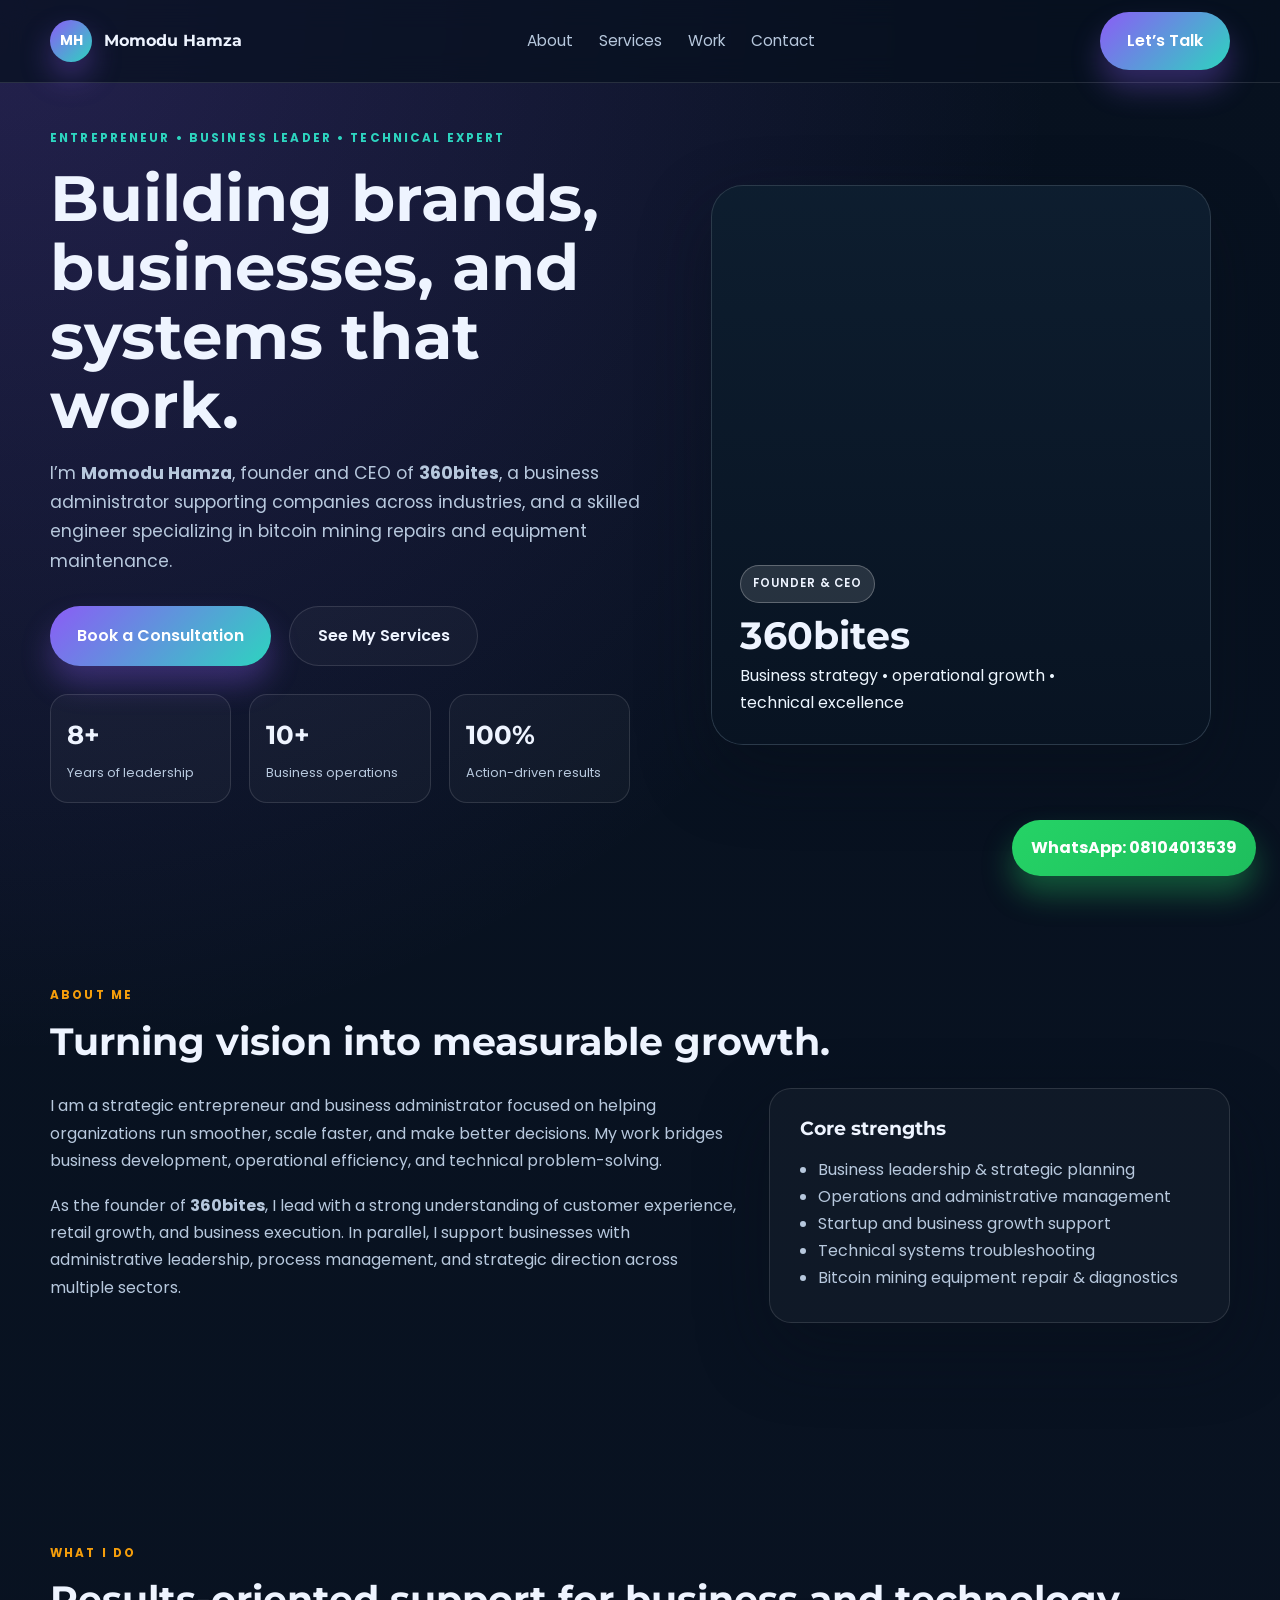
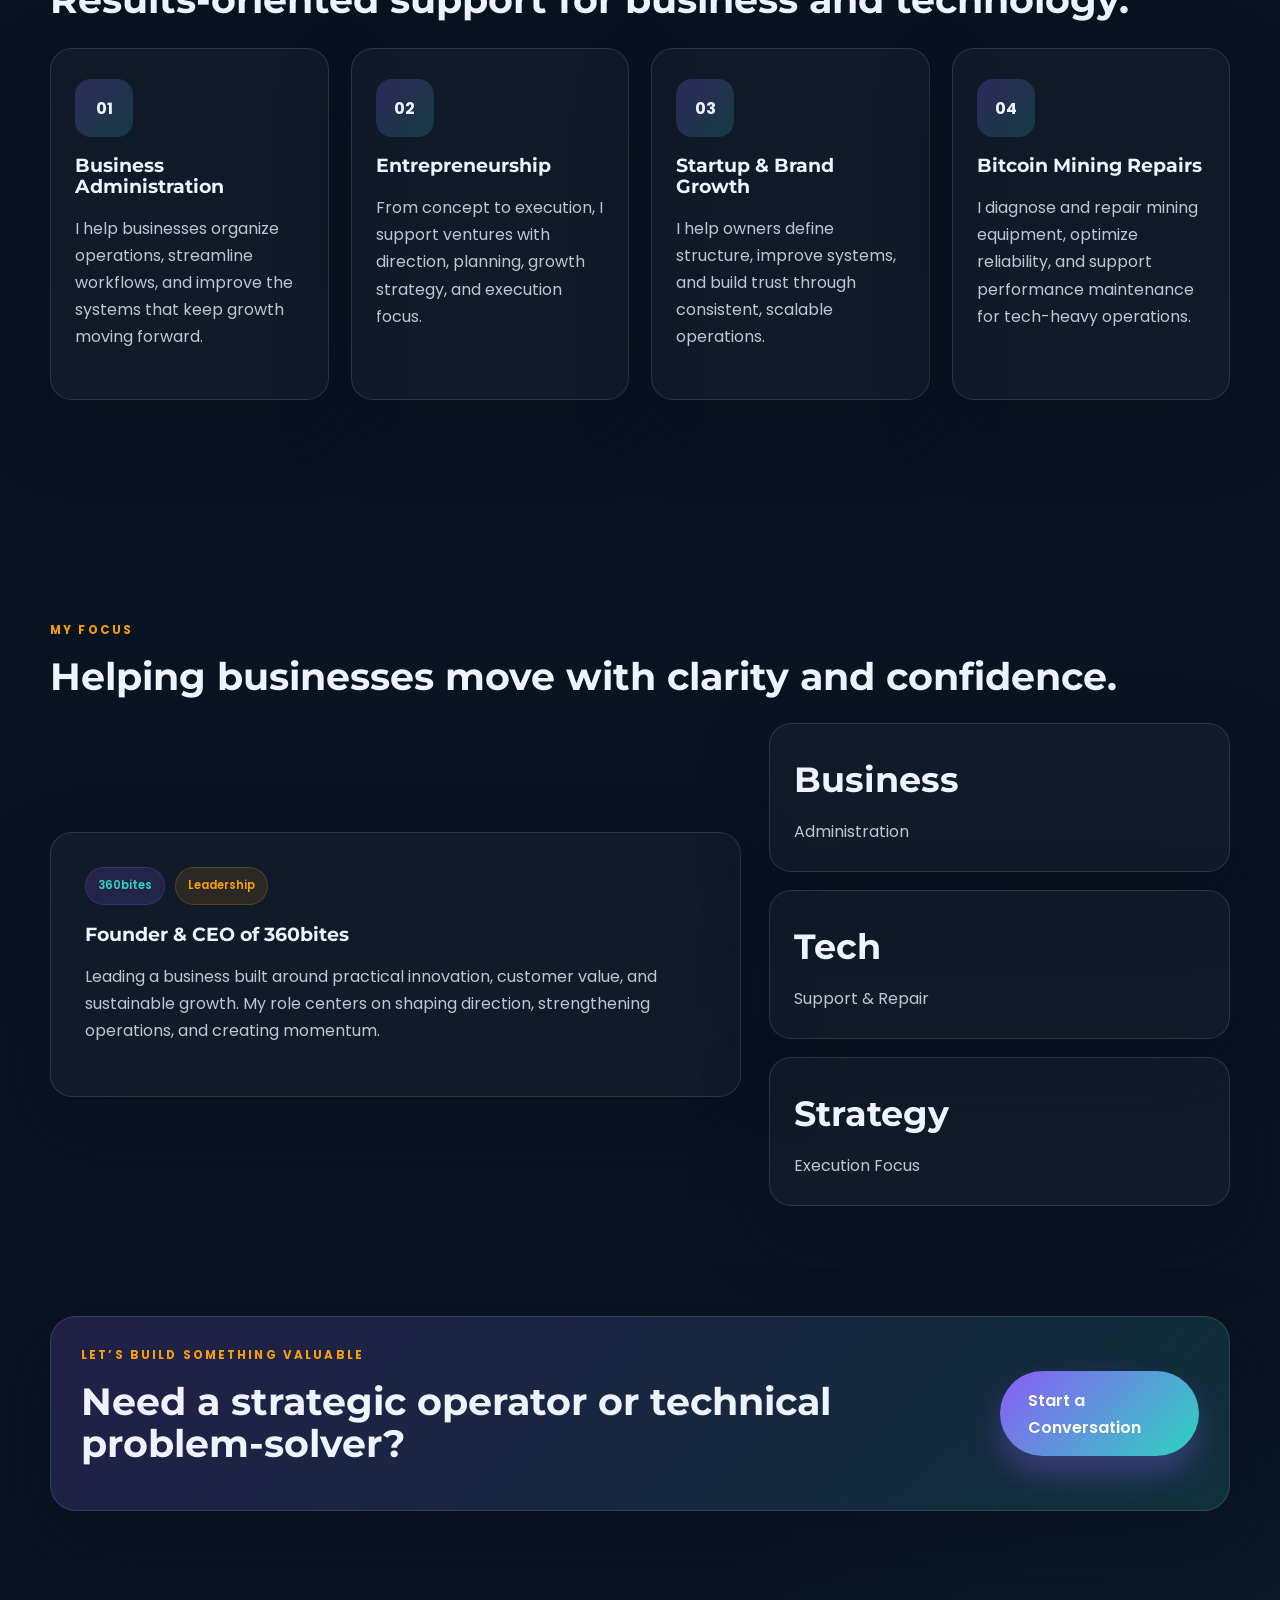
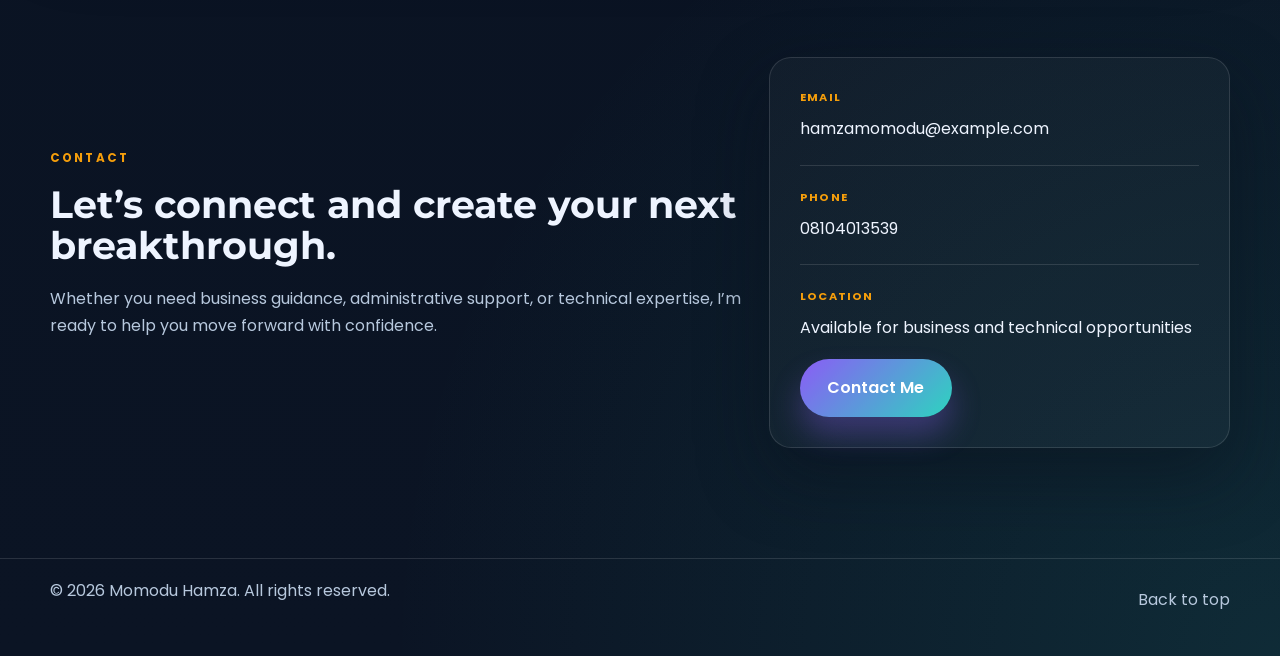
==== index.html @ 8b1a5530 "feat: Add portfolio website for Momodu Hamza with multiple sections including home, services, work, " ====
<!DOCTYPE html>
<html lang="en">
  <head>
    <meta charset="UTF-8" />
    <meta name="viewport" content="width=device-width, initial-scale=1.0" />
    <title>Momodu Hamza | Entrepreneur & Technical Specialist</title>
    <meta
      name="description"
      content="Portfolio of Momodu Hamza, founder and CEO of 360bites, business administrator, entrepreneur, and bitcoin mining repairs technician."
    />
    <link rel="preconnect" href="https://fonts.googleapis.com" />
    <link rel="preconnect" href="https://fonts.gstatic.com" crossorigin />
    <link
      href="https://fonts.googleapis.com/css2?family=Montserrat:wght@400;500;600;700;800;900&family=Poppins:wght@300;400;500;600;700&display=swap"
      rel="stylesheet"
    />
    <link rel="stylesheet" href="styles.css" />
  </head>
  <body>
    <header class="site-header">
      <div class="container nav-wrap">
        <a href="index.html" class="brand" aria-label="Momodu Hamza home">
          <span class="brand-mark">MH</span>
          <span class="brand-text">Momodu Hamza</span>
        </a>

        <nav class="main-nav" aria-label="Main navigation">
          <a href="about.html">About</a>
          <a href="services.html">Services</a>
          <a href="work.html">Work</a>
          <a href="contact.html">Contact</a>
        </nav>

        <a href="contact.html" class="btn btn-primary nav-cta">Let’s Talk</a>
        <button class="menu-toggle" aria-label="Open menu">
          <span></span>
          <span></span>
          <span></span>
        </button>
      </div>
    </header>

    <main>
      <section class="hero hero-home">
        <div class="container hero-grid">
          <div class="hero-copy reveal">
            <p class="eyebrow">Entrepreneur • Business Leader • Technical Expert</p>
            <h1>Building brands, businesses, and systems that work.</h1>
            <p class="lead">
              I’m <strong>Momodu Hamza</strong>, founder and CEO of <strong>360bites</strong>, a
              business administrator supporting companies across industries, and a skilled engineer
              specializing in bitcoin mining repairs and equipment maintenance.
            </p>
            <div class="hero-actions">
              <a href="contact.html" class="btn btn-primary">Book a Consultation</a>
              <a href="services.html" class="btn btn-secondary">See My Services</a>
            </div>
            <ul class="mini-stats" aria-label="key metrics">
              <li><strong>8+</strong><span>Years of leadership</span></li>
              <li><strong>10+</strong><span>Business operations</span></li>
              <li><strong>100%</strong><span>Action-driven results</span></li>
            </ul>
          </div>

          <div class="hero-visual reveal">
            <div class="hero-slider" aria-label="Featured portfolio images">
              <div class="hero-slide active" style="background-image: url('https://images.unsplash.com/photo-1552664730-d307ca884978?auto=format&fit=crop&w=900&q=80');"></div>
              <div class="hero-slide" style="background-image: url('https://images.unsplash.com/photo-1517048676732-d65bc937f952?auto=format&fit=crop&w=900&q=80');"></div>
              <div class="hero-slide" style="background-image: url('https://images.unsplash.com/photo-1581092918056-0c4c3acd3789?auto=format&fit=crop&w=900&q=80');"></div>
              <div class="hero-overlay"></div>
              <div class="hero-slider-content">
                <span class="slider-badge">Founder & CEO</span>
                <h3>360bites</h3>
                <p>Business strategy • operational growth • technical excellence</p>
              </div>
            </div>
          </div>
        </div>
      </section>

      <section id="about" class="about section-spacing">
        <div class="container">
          <div class="section-heading reveal">
            <p class="eyebrow eyebrow-alt">About me</p>
            <h2>Turning vision into measurable growth.</h2>
          </div>

          <div class="about-grid">
            <div class="about-copy reveal">
              <p>
                I am a strategic entrepreneur and business administrator focused on helping
                organizations run smoother, scale faster, and make better decisions. My work bridges
                business development, operational efficiency, and technical problem-solving.
              </p>
              <p>
                As the founder of <strong>360bites</strong>, I lead with a strong understanding of
                customer experience, retail growth, and business execution. In parallel, I support
                businesses with administrative leadership, process management, and strategic direction
                across multiple sectors.
              </p>
            </div>

            <div class="about-panel reveal">
              <div class="panel-card">
                <h3>Core strengths</h3>
                <ul>
                  <li>Business leadership & strategic planning</li>
                  <li>Operations and administrative management</li>
                  <li>Startup and business growth support</li>
                  <li>Technical systems troubleshooting</li>
                  <li>Bitcoin mining equipment repair & diagnostics</li>
                </ul>
              </div>
            </div>
          </div>
        </div>
      </section>

      <section id="services" class="services section-spacing">
        <div class="container">
          <div class="section-heading reveal">
            <p class="eyebrow eyebrow-alt">What I do</p>
            <h2>Results-oriented support for business and technology.</h2>
          </div>

          <div class="card-grid">
            <article class="service-card reveal">
              <div class="icon">01</div>
              <h3>Business Administration</h3>
              <p>
                I help businesses organize operations, streamline workflows, and improve the systems
                that keep growth moving forward.
              </p>
            </article>

            <article class="service-card reveal">
              <div class="icon">02</div>
              <h3>Entrepreneurship</h3>
              <p>
                From concept to execution, I support ventures with direction, planning, growth
                strategy, and execution focus.
              </p>
            </article>

            <article class="service-card reveal">
              <div class="icon">03</div>
              <h3>Startup & Brand Growth</h3>
              <p>
                I help owners define structure, improve systems, and build trust through consistent,
                scalable operations.
              </p>
            </article>

            <article class="service-card reveal">
              <div class="icon">04</div>
              <h3>Bitcoin Mining Repairs</h3>
              <p>
                I diagnose and repair mining equipment, optimize reliability, and support performance
                maintenance for tech-heavy operations.
              </p>
            </article>
          </div>
        </div>
      </section>

      <section id="work" class="work section-spacing">
        <div class="container">
          <div class="section-heading reveal">
            <p class="eyebrow eyebrow-alt">My focus</p>
            <h2>Helping businesses move with clarity and confidence.</h2>
          </div>

          <div class="work-grid">
            <div class="work-feature reveal">
              <div class="feature-header">
                <span class="tag">360bites</span>
                <span class="tag tag-alt">Leadership</span>
              </div>
              <h3>Founder & CEO of 360bites</h3>
              <p>
                Leading a business built around practical innovation, customer value, and sustainable
                growth. My role centers on shaping direction, strengthening operations, and creating
                momentum.
              </p>
            </div>

            <div class="metrics reveal">
              <div class="metric-box">
                <strong>Business</strong>
                <span>Administration</span>
              </div>
              <div class="metric-box">
                <strong>Tech</strong>
                <span>Support & Repair</span>
              </div>
              <div class="metric-box">
                <strong>Strategy</strong>
                <span>Execution Focus</span>
              </div>
            </div>
          </div>
        </div>
      </section>

      <section class="cta-strip reveal">
        <div class="container cta-inner">
          <div>
            <p class="eyebrow eyebrow-alt">Let’s build something valuable</p>
            <h2>Need a strategic operator or technical problem-solver?</h2>
          </div>
          <a href="contact.html" class="btn btn-primary">Start a Conversation</a>
        </div>
      </section>

      <section id="contact" class="contact section-spacing">
        <div class="container contact-grid">
          <div class="contact-copy reveal">
            <p class="eyebrow eyebrow-alt">Contact</p>
            <h2>Let’s connect and create your next breakthrough.</h2>
            <p>
              Whether you need business guidance, administrative support, or technical expertise, I’m
              ready to help you move forward with confidence.
            </p>
          </div>

          <div class="contact-card reveal">
            <div class="contact-item">
              <span>Email</span>
              <a href="mailto:hamzamomodu@example.com">hamzamomodu@example.com</a>
            </div>
            <div class="contact-item">
              <span>Phone</span>
              <a href="tel:+2348104013539">08104013539</a>
            </div>
            <div class="contact-item">
              <span>Location</span>
              <p>Available for business and technical opportunities</p>
            </div>
            <button class="btn btn-primary contact-trigger" data-open-modal>Contact Me</button>
          </div>
        </div>
      </section>
    </main>

    <footer class="site-footer">
      <div class="container footer-wrap">
        <p>© 2026 Momodu Hamza. All rights reserved.</p>
        <a href="index.html">Back to top</a>
      </div>
    </footer>

    <a
      href="https://wa.me/2348104013539?text=Hello%20Momodu%20Hamza%2C%20I%20would%20like%20to%20connect%20with%20you."
      class="whatsapp-float"
      aria-label="Chat on WhatsApp"
      target="_blank"
      rel="noopener noreferrer"
    >
      WhatsApp: 08104013539
    </a>

    <script src="script.js"></script>
  </body>
</html>
---- styles.css ----
:root {
  --bg: #07111f;
  --bg-soft: #0e1f31;
  --bg-panel: rgba(11, 20, 36, 0.78);
  --panel: rgba(18, 30, 51, 0.82);
  --primary: #8b5cf6;
  --primary-2: #2dd4bf;
  --accent: #f59e0b;
  --accent-soft: #fbbf24;
  --text: #eef4ff;
  --muted: #b7c8dd;
  --line: rgba(255, 255, 255, 0.12);
  --shadow: 0 28px 70px rgba(8, 15, 26, 0.45);
  --radius: 22px;
  --container: 1180px;
}

* {
  box-sizing: border-box;
}

html {
  scroll-behavior: smooth;
}

body {
  margin: 0;
  font-family: "Poppins", sans-serif;
  background:
    radial-gradient(circle at top left, rgba(139, 92, 246, 0.22), transparent 26%),
    radial-gradient(circle at bottom right, rgba(45, 212, 191, 0.12), transparent 22%),
    linear-gradient(180deg, var(--bg), #0b1424 100%);
  color: var(--text);
  line-height: 1.7;
}

img {
  max-width: 100%;
  display: block;
}

a {
  color: inherit;
  text-decoration: none;
}

button,
input,
textarea {
  font: inherit;
}

.container {
  width: min(var(--container), calc(100% - 32px));
  margin: 0 auto;
}

.section-spacing {
  padding: 110px 0;
}

.eyebrow {
  margin: 0 0 16px;
  text-transform: uppercase;
  letter-spacing: 0.18em;
  font-size: 0.74rem;
  font-weight: 700;
  color: var(--primary-2);
}

.eyebrow-alt {
  color: var(--accent);
}

h1, h2, h3 {
  margin: 0 0 18px;
  font-family: "Montserrat", sans-serif;
  line-height: 1.08;
}

h1 {
  font-size: clamp(2.8rem, 5vw, 5rem);
}

h2 {
  font-size: clamp(2.1rem, 3vw, 3rem);
}

p {
  margin: 0 0 18px;
  color: var(--muted);
}

.site-header {
  position: sticky;
  top: 0;
  z-index: 40;
  backdrop-filter: blur(14px);
  background: rgba(7, 17, 31, 0.74);
  border-bottom: 1px solid var(--line);
}

.nav-wrap {
  display: flex;
  align-items: center;
  justify-content: space-between;
  min-height: 82px;
  gap: 20px;
}

.brand {
  display: inline-flex;
  align-items: center;
  gap: 12px;
  font-weight: 700;
}

.brand-mark {
  width: 42px;
  height: 42px;
  border-radius: 50%;
  display: grid;
  place-items: center;
  background: linear-gradient(135deg, var(--primary), var(--primary-2));
  color: white;
  font-size: 0.85rem;
  box-shadow: 0 15px 30px rgba(139, 92, 246, 0.35);
}

.brand-text {
  font-family: "Montserrat", sans-serif;
  font-size: 1rem;
}

.main-nav {
  display: flex;
  align-items: center;
  gap: 26px;
}

.main-nav a {
  color: var(--muted);
  font-size: 0.96rem;
  transition: color 0.2s ease;
}

.main-nav a:hover {
  color: var(--text);
}

.btn {
  display: inline-flex;
  align-items: center;
  justify-content: center;
  border-radius: 999px;
  padding: 0.95rem 1.7rem;
  font-weight: 600;
  border: none;
  cursor: pointer;
  transition: transform 0.25s ease, box-shadow 0.25s ease;
}

.btn:hover {
  transform: translateY(-2px);
}

.btn-primary {
  background: linear-gradient(135deg, var(--primary), var(--primary-2));
  color: white;
  box-shadow: 0 18px 30px rgba(139, 92, 246, 0.32);
}

.btn-secondary {
  border: 1px solid var(--line);
  background: rgba(255, 255, 255, 0.03);
  color: var(--text);
}

.hero {
  padding: 45px 0 72px;
}

.hero-grid {
  display: grid;
  grid-template-columns: 1.05fr 0.95fr;
  align-items: center;
  gap: 48px;
}

.hero-copy {
  position: relative;
  z-index: 1;
}

.lead {
  max-width: 620px;
  font-size: 1.08rem;
}

.hero-actions {
  display: flex;
  flex-wrap: wrap;
  gap: 18px;
  margin: 30px 0 28px;
}

.mini-stats {
  list-style: none;
  padding: 0;
  margin: 0;
  display: grid;
  grid-template-columns: repeat(3, minmax(120px, 1fr));
  gap: 18px;
  max-width: 580px;
}

.mini-stats li {
  background: rgba(255, 255, 255, 0.03);
  border: 1px solid var(--line);
  border-radius: 18px;
  padding: 18px 16px;
  display: flex;
  flex-direction: column;
  gap: 6px;
}

.mini-stats strong {
  font-size: 1.6rem;
  font-family: "Montserrat", sans-serif;
  color: var(--text);
}

.mini-stats span {
  font-size: 0.8rem;
  color: var(--muted);
}

.hero-visual {
  display: flex;
  justify-content: center;
}

.hero-slider {
  position: relative;
  width: min(100%, 500px);
  height: 560px;
  border-radius: 32px;
  overflow: hidden;
  border: 1px solid var(--line);
  box-shadow: var(--shadow);
  background: var(--bg-soft);
}

.hero-slide {
  position: absolute;
  inset: 0;
  background-size: cover;
  background-position: center;
  opacity: 0;
  transform: scale(1.08);
  transition: opacity 0.8s ease, transform 0.8s ease;
}

.hero-slide.active {
  opacity: 1;
  transform: scale(1);
}

.hero-overlay {
  position: absolute;
  inset: 0;
  background: linear-gradient(180deg, rgba(7,17,31,0.12), rgba(7,17,31,0.84));
}

.hero-slider-content {
  position: absolute;
  left: 28px;
  right: 28px;
  bottom: 28px;
  z-index: 2;
}

.slider-badge {
  display: inline-block;
  background: rgba(255, 255, 255, 0.12);
  border: 1px solid rgba(255,255,255,0.26);
  border-radius: 999px;
  padding: 8px 12px;
  margin-bottom: 12px;
  font-size: 0.72rem;
  font-weight: 600;
  letter-spacing: 0.08em;
  text-transform: uppercase;
}

.hero-slider-content h3 {
  margin-bottom: 6px;
  font-size: clamp(2rem, 3vw, 2.8rem);
}

.hero-slider-content p {
  margin: 0;
  color: #edf6ff;
  max-width: 320px;
}

.page-hero {
  padding-top: 84px;
  padding-bottom: 50px;
}

.page-hero-inner {
  min-height: 320px;
  border-radius: 32px;
  position: relative;
  overflow: hidden;
  display: flex;
  align-items: flex-end;
  background-size: cover;
  background-position: center;
  border: 1px solid var(--line);
  box-shadow: var(--shadow);
}

.page-hero-inner::before {
  content: "";
  position: absolute;
  inset: 0;
  background: linear-gradient(90deg, rgba(7, 17, 31, 0.82), rgba(7, 17, 31, 0.45));
}

.page-hero-content {
  position: relative;
  z-index: 1;
  padding: 34px 28px;
  max-width: 640px;
}

.page-hero-content p {
  margin-bottom: 12px;
}

.section-heading {
  margin-bottom: 26px;
}

.about-grid,
.work-grid,
.contact-grid {
  display: grid;
  grid-template-columns: 1.2fr 0.8fr;
  gap: 28px;
  align-items: center;
}

.panel-card,
.service-card,
.work-feature,
.contact-card,
.metric-box,
.detail-card,
.timeline-card,
.case-study {
  background: rgba(255, 255, 255, 0.03);
  border: 1px solid var(--line);
  border-radius: var(--radius);
  box-shadow: var(--shadow);
}

.panel-card {
  padding: 30px;
}

.panel-card h3 {
  margin-bottom: 16px;
}

.panel-card ul {
  margin: 0;
  padding-left: 18px;
  color: var(--muted);
}

.card-grid {
  display: grid;
  grid-template-columns: repeat(4, minmax(0, 1fr));
  gap: 22px;
  margin-top: 28px;
}

.service-card {
  padding: 30px 24px;
  transition: transform 0.25s ease, border-color 0.25s ease;
}

.service-card:hover {
  transform: translateY(-6px);
  border-color: rgba(45, 212, 191, 0.45);
}

.icon {
  width: 58px;
  height: 58px;
  border-radius: 16px;
  display: grid;
  place-items: center;
  font-weight: 700;
  background: linear-gradient(135deg, rgba(139, 92, 246, 0.25), rgba(45, 212, 191, 0.18));
  color: var(--text);
  margin-bottom: 18px;
}

.service-card h3 {
  font-size: 1.2rem;
}

.work-feature {
  padding: 34px;
}

.feature-header {
  display: flex;
  gap: 10px;
  flex-wrap: wrap;
  margin-bottom: 20px;
}

.tag {
  display: inline-block;
  background: rgba(139, 92, 246, 0.16);
  color: var(--primary-2);
  border: 1px solid rgba(139, 92, 246, 0.22);
  padding: 8px 12px;
  border-radius: 999px;
  font-size: 0.72rem;
  font-weight: 600;
}

.tag-alt {
  background: rgba(245, 158, 11, 0.12);
  color: var(--accent);
  border-color: rgba(245, 158, 11, 0.2);
}

.metrics {
  display: grid;
  gap: 18px;
}

.metric-box {
  padding: 26px 24px;
  display: flex;
  flex-direction: column;
  justify-content: center;
  min-height: 140px;
}

.metric-box strong {
  font-size: clamp(1.4rem, 3vw, 2.2rem);
  margin-bottom: 8px;
  font-family: "Montserrat", sans-serif;
}

.metric-box span {
  color: var(--muted);
}

.cta-strip {
  padding: 0 0 36px;
}

.cta-inner {
  display: flex;
  justify-content: space-between;
  align-items: center;
  gap: 20px;
  padding: 28px 30px;
  background: linear-gradient(135deg, rgba(139, 92, 246, 0.18), rgba(45, 212, 191, 0.14));
  border: 1px solid var(--line);
  border-radius: 26px;
  box-shadow: var(--shadow);
}

.contact-card {
  padding: 30px;
}

.contact-item + .contact-item {
  margin-top: 22px;
  padding-top: 22px;
  border-top: 1px solid var(--line);
}

.contact-item span {
  display: block;
  color: var(--accent);
  margin-bottom: 8px;
  text-transform: uppercase;
  letter-spacing: 0.1em;
  font-size: 0.7rem;
  font-weight: 700;
}

.contact-item a,
.contact-item p {
  margin: 0;
  color: var(--text);
}

.contact-trigger {
  margin-top: 18px;
}

.form-wrap {
  background: rgba(255, 255, 255, 0.03);
  border: 1px solid var(--line);
  border-radius: var(--radius);
  padding: 30px;
  box-shadow: var(--shadow);
}

.form-group {
  display: flex;
  flex-direction: column;
  gap: 10px;
  margin-bottom: 18px;
}

.form-group label {
  color: var(--text);
  font-weight: 600;
}

.form-group input,
.form-group textarea {
  background: rgba(255,255,255,0.02);
  border: 1px solid var(--line);
  border-radius: 14px;
  color: var(--text);
  padding: 14px 16px;
}

.form-group textarea {
  min-height: 140px;
  resize: vertical;
}

.info-grid,
.portfolio-grid,
.timeline {
  display: grid;
  grid-template-columns: repeat(3, minmax(0, 1fr));
  gap: 22px;
  margin-top: 24px;
}

.detail-card,
.case-study,
.timeline-card {
  padding: 26px 22px;
}

.case-study img {
  width: 100%;
  height: 210px;
  object-fit: cover;
  border-radius: 16px;
  margin-bottom: 18px;
}

.case-study h3,
.detail-card h3,
.timeline-card h3 {
  margin-bottom: 10px;
}

.site-footer {
  border-top: 1px solid var(--line);
  padding: 18px 0 34px;
}

.footer-wrap {
  display: flex;
  justify-content: space-between;
  align-items: center;
  gap: 18px;
  color: var(--muted);
}

.reveal {
  opacity: 0;
  transform: translateY(34px);
  transition: opacity 0.7s ease, transform 0.7s ease;
}

.reveal.visible {
  opacity: 1;
  transform: translateY(0);
}

.whatsapp-float {
  position: fixed;
  right: 24px;
  bottom: 24px;
  z-index: 50;
  display: inline-flex;
  align-items: center;
  justify-content: center;
  padding: 0.9rem 1.2rem;
  border-radius: 999px;
  background: linear-gradient(135deg, #25d366, #1ebe5d);
  color: white;
  font-weight: 700;
  box-shadow: 0 18px 30px rgba(37, 211, 102, 0.35);
  animation: floatPulse 2.2s ease-in-out infinite;
}

@keyframes floatPulse {
  0%, 100% { transform: translateY(0); }
  50% { transform: translateY(-6px); }
}

.contact-modal {
  position: fixed;
  inset: 0;
  background: rgba(3, 7, 14, 0.68);
  display: flex;
  align-items: center;
  justify-content: center;
  opacity: 0;
  pointer-events: none;
  transition: opacity 0.25s ease;
  z-index: 99;
  padding: 24px;
}

.contact-modal.active {
  opacity: 1;
  pointer-events: auto;
}

.modal-box {
  width: min(480px, calc(100% - 24px));
  background: linear-gradient(180deg, rgba(12, 22, 38, 0.96), rgba(15, 26, 41, 0.98));
  border: 1px solid var(--line);
  border-radius: 26px;
  box-shadow: var(--shadow);
  padding: 28px 24px 22px;
}

.modal-box h3 {
  margin-bottom: 8px;
}

.modal-box p {
  margin-bottom: 18px;
}

.modal-actions {
  display: flex;
  justify-content: flex-end;
  gap: 12px;
}

.menu-toggle {
  display: none;
  flex-direction: column;
  gap: 5px;
  width: 46px;
  height: 46px;
  border-radius: 12px;
  border: 1px solid var(--line);
  background: rgba(255, 255, 255, 0.02);
  align-items: center;
  justify-content: center;
  cursor: pointer;
}

.menu-toggle span {
  display: block;
  width: 18px;
  height: 2px;
  background: var(--text);
  border-radius: 10px;
}

@media (max-width: 980px) {
  .hero-grid,
  .about-grid,
  .work-grid,
  .contact-grid,
  .card-grid,
  .info-grid,
  .portfolio-grid,
  .timeline {
    grid-template-columns: 1fr 1fr;
  }

  .card-grid,
  .info-grid,
  .portfolio-grid,
  .timeline {
    grid-template-columns: repeat(2, minmax(0, 1fr));
  }

  .main-nav {
    display: none;
  }

  .menu-toggle {
    display: inline-flex;
  }

  .nav-wrap {
    gap: 12px;
  }
}

@media (max-width: 720px) {
  .hero,
  .section-spacing,
  .page-hero {
    padding-top: 80px;
  }

  .hero-grid,
  .about-grid,
  .work-grid,
  .contact-grid,
  .card-grid,
  .info-grid,
  .portfolio-grid,
  .timeline,
  .mini-stats {
    grid-template-columns: 1fr;
  }

  .nav-cta {
    display: none;
  }

  .cta-inner,
  .footer-wrap {
    flex-direction: column;
    align-items: flex-start;
  }

  .hero-slider {
    height: 420px;
  }

  .whatsapp-float {
    right: 16px;
    bottom: 16px;
    font-size: 0.82rem;
  }
}
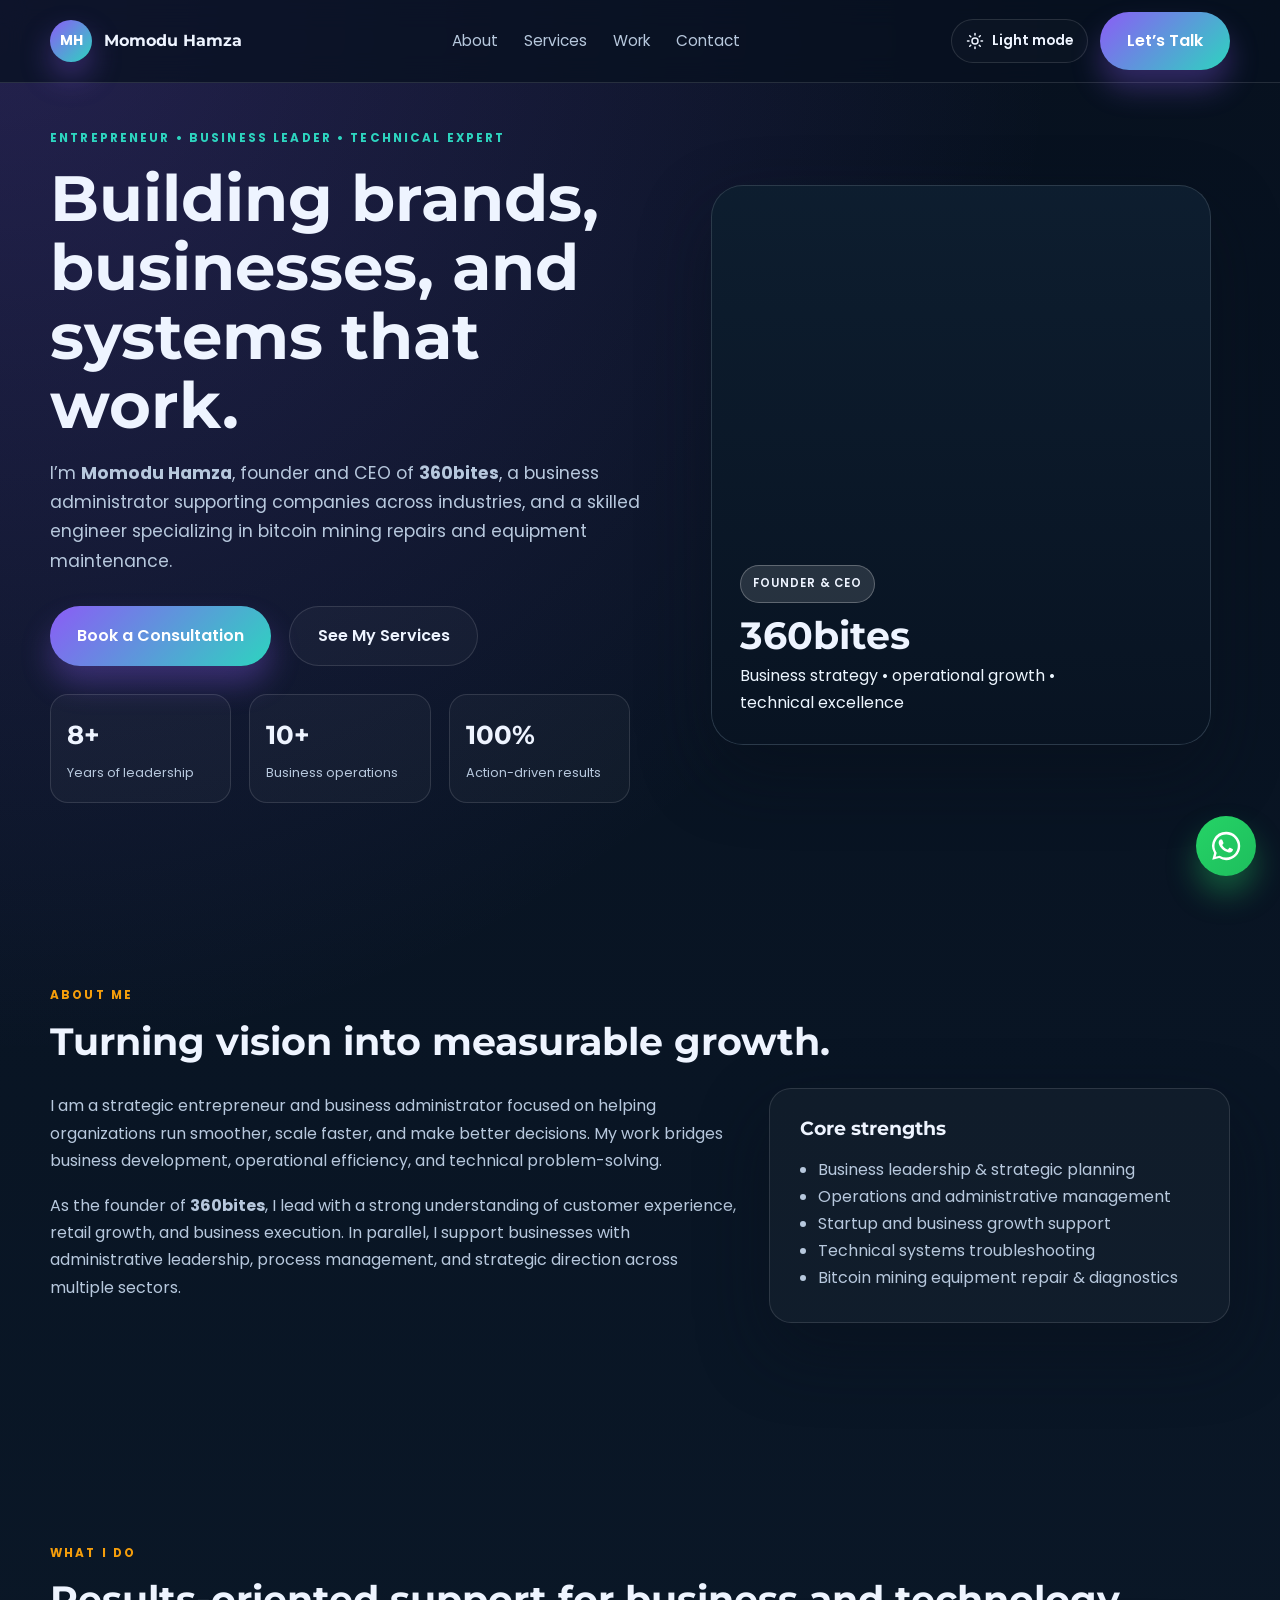
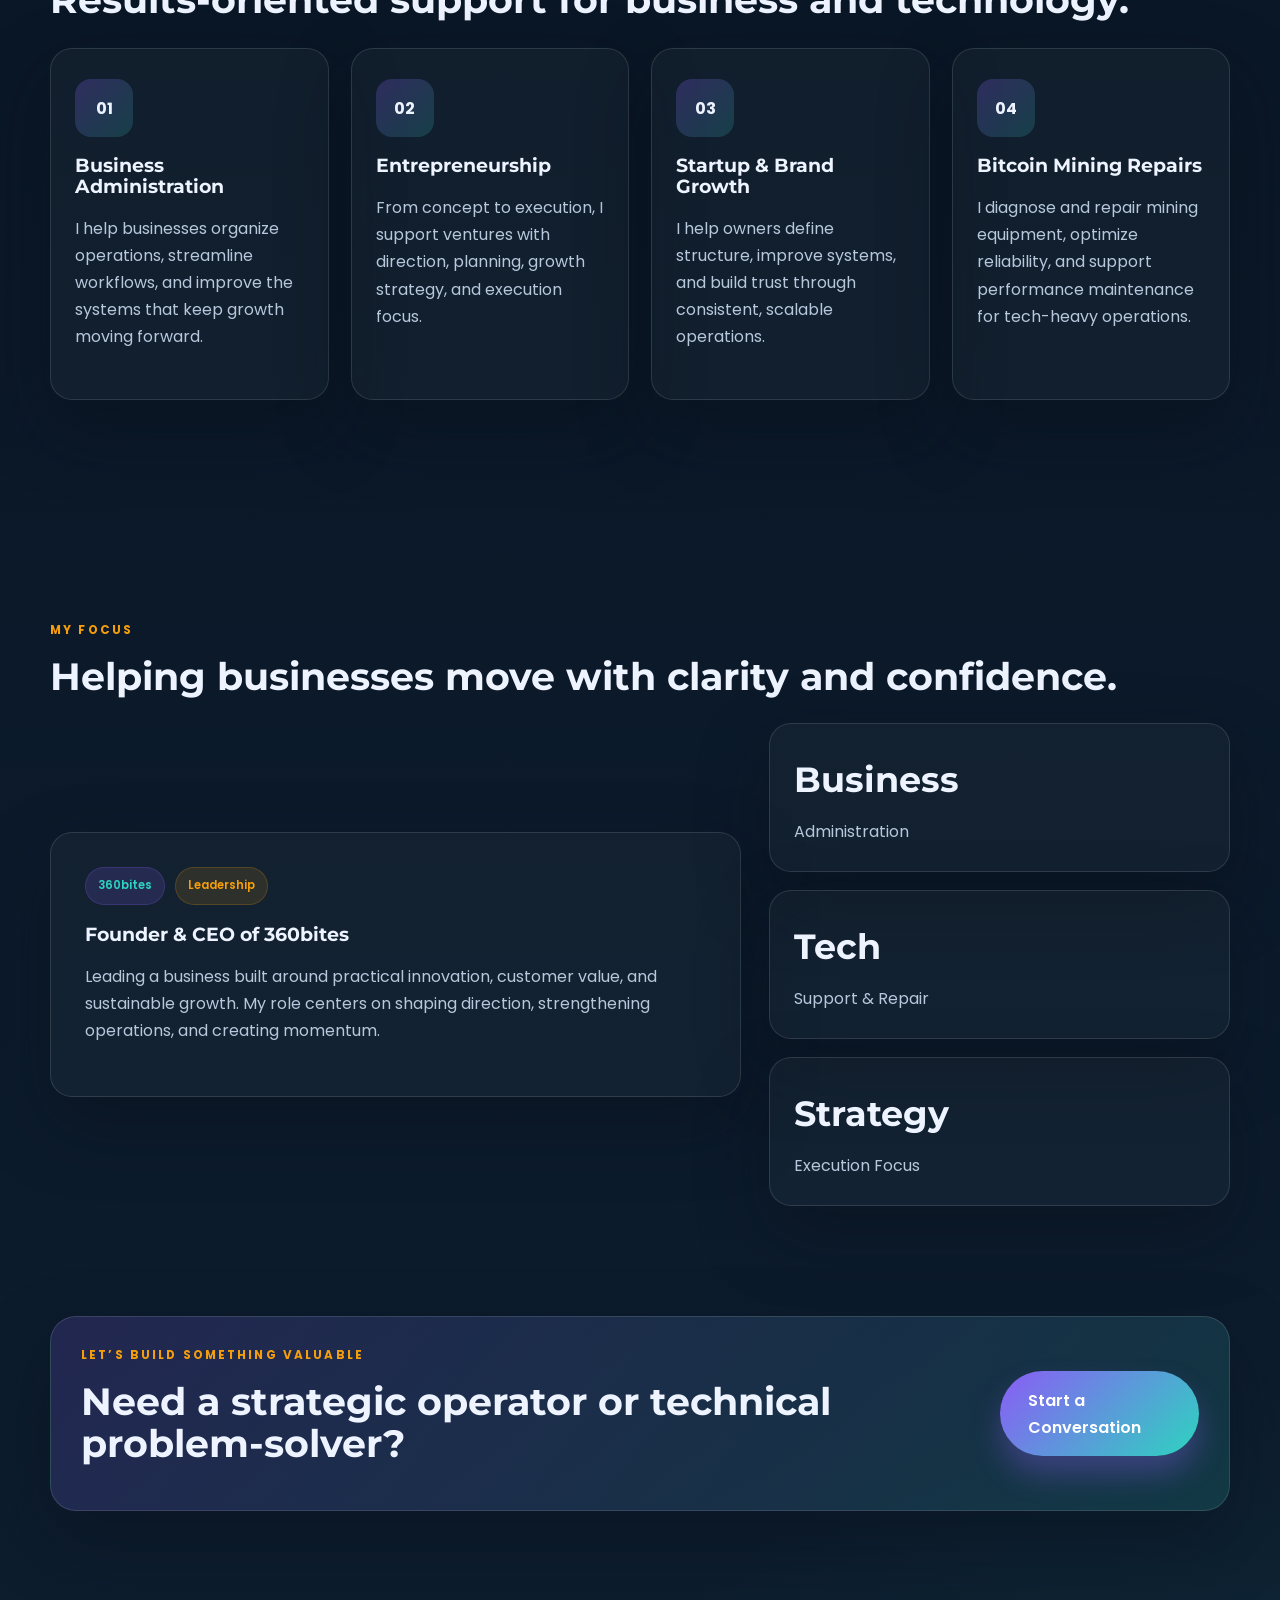
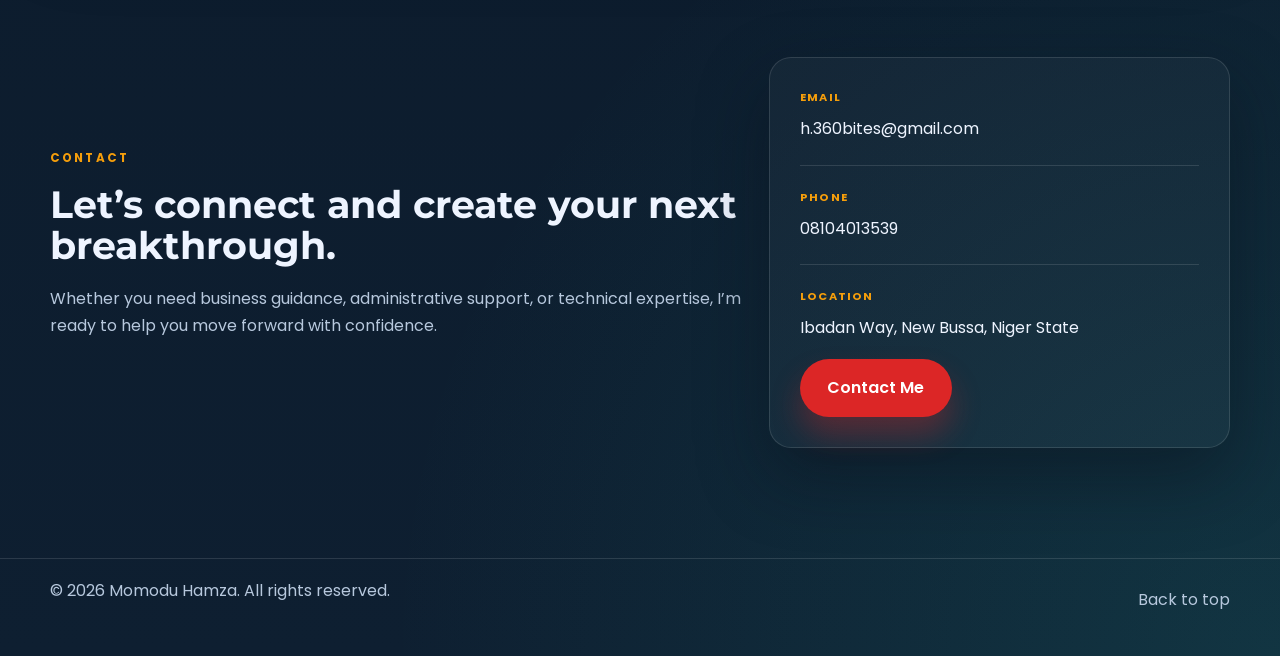
==== commit 8c6a062c: "feat: Implement theme toggle functionality and update UI elements across multiple pages" ====
--- a/index.html
+++ b/index.html
@@ -14,6 +14,7 @@
       href="https://fonts.googleapis.com/css2?family=Montserrat:wght@400;500;600;700;800;900&family=Poppins:wght@300;400;500;600;700&display=swap"
       rel="stylesheet"
     />
+    <script>document.documentElement.dataset.theme = localStorage.getItem("site-theme") === "light" ? "light" : "dark";</script>
     <link rel="stylesheet" href="styles.css" />
   </head>
   <body>
@@ -31,12 +32,23 @@
           <a href="contact.html">Contact</a>
         </nav>
 
-        <a href="contact.html" class="btn btn-primary nav-cta">Let’s Talk</a>
-        <button class="menu-toggle" aria-label="Open menu">
-          <span></span>
-          <span></span>
-          <span></span>
-        </button>
+        <div class="nav-actions">
+          <button class="theme-toggle" type="button" aria-label="Switch to light mode">
+            <svg class="sun-icon" viewBox="0 0 24 24" fill="none" stroke="currentColor" stroke-width="2" stroke-linecap="round" aria-hidden="true">
+              <circle cx="12" cy="12" r="4"></circle><path d="M12 2v2m0 16v2M4.93 4.93l1.42 1.42m11.3 11.3 1.42 1.42M2 12h2m16 0h2M4.93 19.07l1.42-1.42m11.3-11.3 1.42-1.42"></path>
+            </svg>
+            <svg class="moon-icon" viewBox="0 0 24 24" fill="none" stroke="currentColor" stroke-width="2" stroke-linecap="round" stroke-linejoin="round" aria-hidden="true">
+              <path d="M20.9 13A9 9 0 0 1 11 3.1 9 9 0 1 0 20.9 13Z"></path>
+            </svg>
+            <span class="theme-label">Light mode</span>
+          </button>
+          <a href="contact.html" class="btn btn-primary nav-cta">Let’s Talk</a>
+          <button class="menu-toggle" aria-label="Open menu" aria-expanded="false">
+            <span></span>
+            <span></span>
+            <span></span>
+          </button>
+        </div>
       </div>
     </header>
 
@@ -226,7 +238,7 @@
           <div class="contact-card reveal">
             <div class="contact-item">
               <span>Email</span>
-              <a href="mailto:hamzamomodu@example.com">hamzamomodu@example.com</a>
+              <a href="mailto:h.360bites@gmail.com">h.360bites@gmail.com</a>
             </div>
             <div class="contact-item">
               <span>Phone</span>
@@ -234,7 +246,7 @@
             </div>
             <div class="contact-item">
               <span>Location</span>
-              <p>Available for business and technical opportunities</p>
+              <p>Ibadan Way, New Bussa, Niger State</p>
             </div>
             <button class="btn btn-primary contact-trigger" data-open-modal>Contact Me</button>
           </div>
@@ -256,7 +268,9 @@
       target="_blank"
       rel="noopener noreferrer"
     >
-      WhatsApp: 08104013539
+      <svg viewBox="0 0 24 24" aria-hidden="true" focusable="false">
+        <path fill="currentColor" d="M12.04 2a9.87 9.87 0 0 0-8.43 15l-1.3 4.75 4.86-1.27A9.94 9.94 0 0 0 12.04 22 10 10 0 1 0 12.04 2Zm0 18.2a8.2 8.2 0 0 1-4.18-1.14l-.3-.18-2.88.75.77-2.8-.2-.31A8.2 8.2 0 1 1 12.04 20.2Zm4.5-6.14c-.25-.12-1.49-.74-1.72-.82-.23-.08-.4-.12-.57.12-.17.25-.65.82-.8.99-.15.16-.3.18-.55.06-.25-.12-1.06-.39-2.02-1.24-.75-.67-1.25-1.49-1.4-1.74-.15-.25-.02-.38.1-.5.1-.1.25-.29.37-.43.12-.15.16-.25.25-.41.08-.17.04-.31-.02-.43-.06-.12-.57-1.37-.78-1.87-.2-.49-.41-.42-.57-.43h-.49c-.17 0-.43.06-.65.31-.23.25-.86.84-.86 2.05s.88 2.38 1 2.55c.12.16 1.73 2.64 4.2 3.7.59.25 1.05.4 1.41.51.59.19 1.13.16 1.55.1.47-.07 1.49-.61 1.7-1.2.2-.59.2-1.1.14-1.21-.06-.1-.22-.16-.47-.28Z"/>
+      </svg>
     </a>
 
     <script src="script.js"></script>
--- a/styles.css
+++ b/styles.css
@@ -3,6 +3,10 @@
   --bg-soft: #0e1f31;
   --bg-panel: rgba(11, 20, 36, 0.78);
   --panel: rgba(18, 30, 51, 0.82);
+  --surface: rgba(255, 255, 255, 0.03);
+  --surface-subtle: rgba(255, 255, 255, 0.02);
+  --header-bg: rgba(7, 17, 31, 0.74);
+  --mobile-nav-bg: rgba(17, 28, 49, 0.96);
   --primary: #8b5cf6;
   --primary-2: #2dd4bf;
   --accent: #f59e0b;
@@ -15,6 +19,25 @@
   --container: 1180px;
 }
 
+:root[data-theme="light"] {
+  --bg: #f5f7fb;
+  --bg-soft: #eaf0f7;
+  --bg-panel: rgba(255, 255, 255, 0.92);
+  --panel: rgba(255, 255, 255, 0.96);
+  --surface: rgba(255, 255, 255, 0.78);
+  --surface-subtle: rgba(23, 32, 51, 0.04);
+  --header-bg: rgba(255, 255, 255, 0.88);
+  --mobile-nav-bg: rgba(255, 255, 255, 0.98);
+  --text: #172033;
+  --muted: #526176;
+  --primary: #6d28d9;
+  --primary-2: #0f766e;
+  --accent: #b45309;
+  --accent-soft: #92400e;
+  --line: rgba(23, 32, 51, 0.14);
+  --shadow: 0 28px 70px rgba(29, 47, 74, 0.12);
+}
+
 * {
   box-sizing: border-box;
 }
@@ -29,7 +52,7 @@
   background:
     radial-gradient(circle at top left, rgba(139, 92, 246, 0.22), transparent 26%),
     radial-gradient(circle at bottom right, rgba(45, 212, 191, 0.12), transparent 22%),
-    linear-gradient(180deg, var(--bg), #0b1424 100%);
+    linear-gradient(180deg, var(--bg), var(--bg-soft) 100%);
   color: var(--text);
   line-height: 1.7;
 }
@@ -96,7 +119,7 @@
   top: 0;
   z-index: 40;
   backdrop-filter: blur(14px);
-  background: rgba(7, 17, 31, 0.74);
+  background: var(--header-bg);
   border-bottom: 1px solid var(--line);
 }
 
@@ -138,6 +161,48 @@
   gap: 26px;
 }
 
+.nav-actions {
+  display: flex;
+  align-items: center;
+  gap: 12px;
+}
+
+.theme-toggle {
+  display: inline-flex;
+  align-items: center;
+  justify-content: center;
+  gap: 8px;
+  min-height: 44px;
+  padding: 0 14px;
+  border: 1px solid var(--line);
+  border-radius: 999px;
+  background: var(--surface-subtle);
+  color: var(--text);
+  font-size: 0.86rem;
+  font-weight: 600;
+  cursor: pointer;
+  transition: background 0.2s ease, border-color 0.2s ease;
+}
+
+.theme-toggle:hover {
+  background: var(--surface);
+  border-color: var(--primary-2);
+}
+
+.theme-toggle svg {
+  width: 18px;
+  height: 18px;
+}
+
+.theme-toggle .moon-icon,
+:root[data-theme="light"] .theme-toggle .sun-icon {
+  display: none;
+}
+
+:root[data-theme="light"] .theme-toggle .moon-icon {
+  display: block;
+}
+
 .main-nav a {
   color: var(--muted);
   font-size: 0.96rem;
@@ -172,7 +237,7 @@
 
 .btn-secondary {
   border: 1px solid var(--line);
-  background: rgba(255, 255, 255, 0.03);
+  background: var(--surface);
   color: var(--text);
 }
 
@@ -215,7 +280,7 @@
 }
 
 .mini-stats li {
-  background: rgba(255, 255, 255, 0.03);
+  background: var(--surface);
   border: 1px solid var(--line);
   border-radius: 18px;
   padding: 18px 16px;
@@ -296,6 +361,11 @@
 .hero-slider-content h3 {
   margin-bottom: 6px;
   font-size: clamp(2rem, 3vw, 2.8rem);
+  color: #eef4ff;
+}
+
+.slider-badge {
+  color: #eef4ff;
 }
 
 .hero-slider-content p {
@@ -334,6 +404,10 @@
   z-index: 1;
   padding: 34px 28px;
   max-width: 640px;
+}
+
+.page-hero-content h1 {
+  color: #eef4ff;
 }
 
 .page-hero-content p {
@@ -361,7 +435,7 @@
 .detail-card,
 .timeline-card,
 .case-study {
-  background: rgba(255, 255, 255, 0.03);
+  background: var(--surface);
   border: 1px solid var(--line);
   border-radius: var(--radius);
   box-shadow: var(--shadow);
@@ -509,10 +583,12 @@
 
 .contact-trigger {
   margin-top: 18px;
+  background: #dc2626;
+  box-shadow: 0 18px 30px rgba(220, 38, 38, 0.32);
 }
 
 .form-wrap {
-  background: rgba(255, 255, 255, 0.03);
+  background: var(--surface);
   border: 1px solid var(--line);
   border-radius: var(--radius);
   padding: 30px;
@@ -533,7 +609,7 @@
 
 .form-group input,
 .form-group textarea {
-  background: rgba(255,255,255,0.02);
+  background: var(--surface-subtle);
   border: 1px solid var(--line);
   border-radius: 14px;
   color: var(--text);
@@ -606,13 +682,20 @@
   display: inline-flex;
   align-items: center;
   justify-content: center;
-  padding: 0.9rem 1.2rem;
-  border-radius: 999px;
+  width: 60px;
+  height: 60px;
+  padding: 0;
+  border-radius: 50%;
   background: linear-gradient(135deg, #25d366, #1ebe5d);
   color: white;
   font-weight: 700;
   box-shadow: 0 18px 30px rgba(37, 211, 102, 0.35);
   animation: floatPulse 2.2s ease-in-out infinite;
+}
+
+.whatsapp-float svg {
+  width: 34px;
+  height: 34px;
 }
 
 @keyframes floatPulse {
@@ -641,7 +724,7 @@
 
 .modal-box {
   width: min(480px, calc(100% - 24px));
-  background: linear-gradient(180deg, rgba(12, 22, 38, 0.96), rgba(15, 26, 41, 0.98));
+  background: linear-gradient(180deg, var(--bg-panel), var(--panel));
   border: 1px solid var(--line);
   border-radius: 26px;
   box-shadow: var(--shadow);
@@ -670,7 +753,7 @@
   height: 46px;
   border-radius: 12px;
   border: 1px solid var(--line);
-  background: rgba(255, 255, 255, 0.02);
+  background: var(--surface-subtle);
   align-items: center;
   justify-content: center;
   cursor: pointer;
@@ -707,12 +790,34 @@
     display: none;
   }
 
+  .main-nav.mobile-open {
+    display: flex;
+    position: absolute;
+    top: 82px;
+    left: 16px;
+    right: 16px;
+    padding: 16px;
+    background: var(--mobile-nav-bg);
+    border: 1px solid var(--line);
+    border-radius: 18px;
+    flex-direction: column;
+    align-items: flex-start;
+  }
+
   .menu-toggle {
     display: inline-flex;
   }
 
   .nav-wrap {
     gap: 12px;
+  }
+
+  .nav-actions {
+    margin-left: auto;
+  }
+
+  .nav-actions .nav-cta {
+    display: none;
   }
 }
 
@@ -735,10 +840,6 @@
     grid-template-columns: 1fr;
   }
 
-  .nav-cta {
-    display: none;
-  }
-
   .cta-inner,
   .footer-wrap {
     flex-direction: column;
@@ -752,6 +853,5 @@
   .whatsapp-float {
     right: 16px;
     bottom: 16px;
-    font-size: 0.82rem;
-  }
-}
+  }
+}
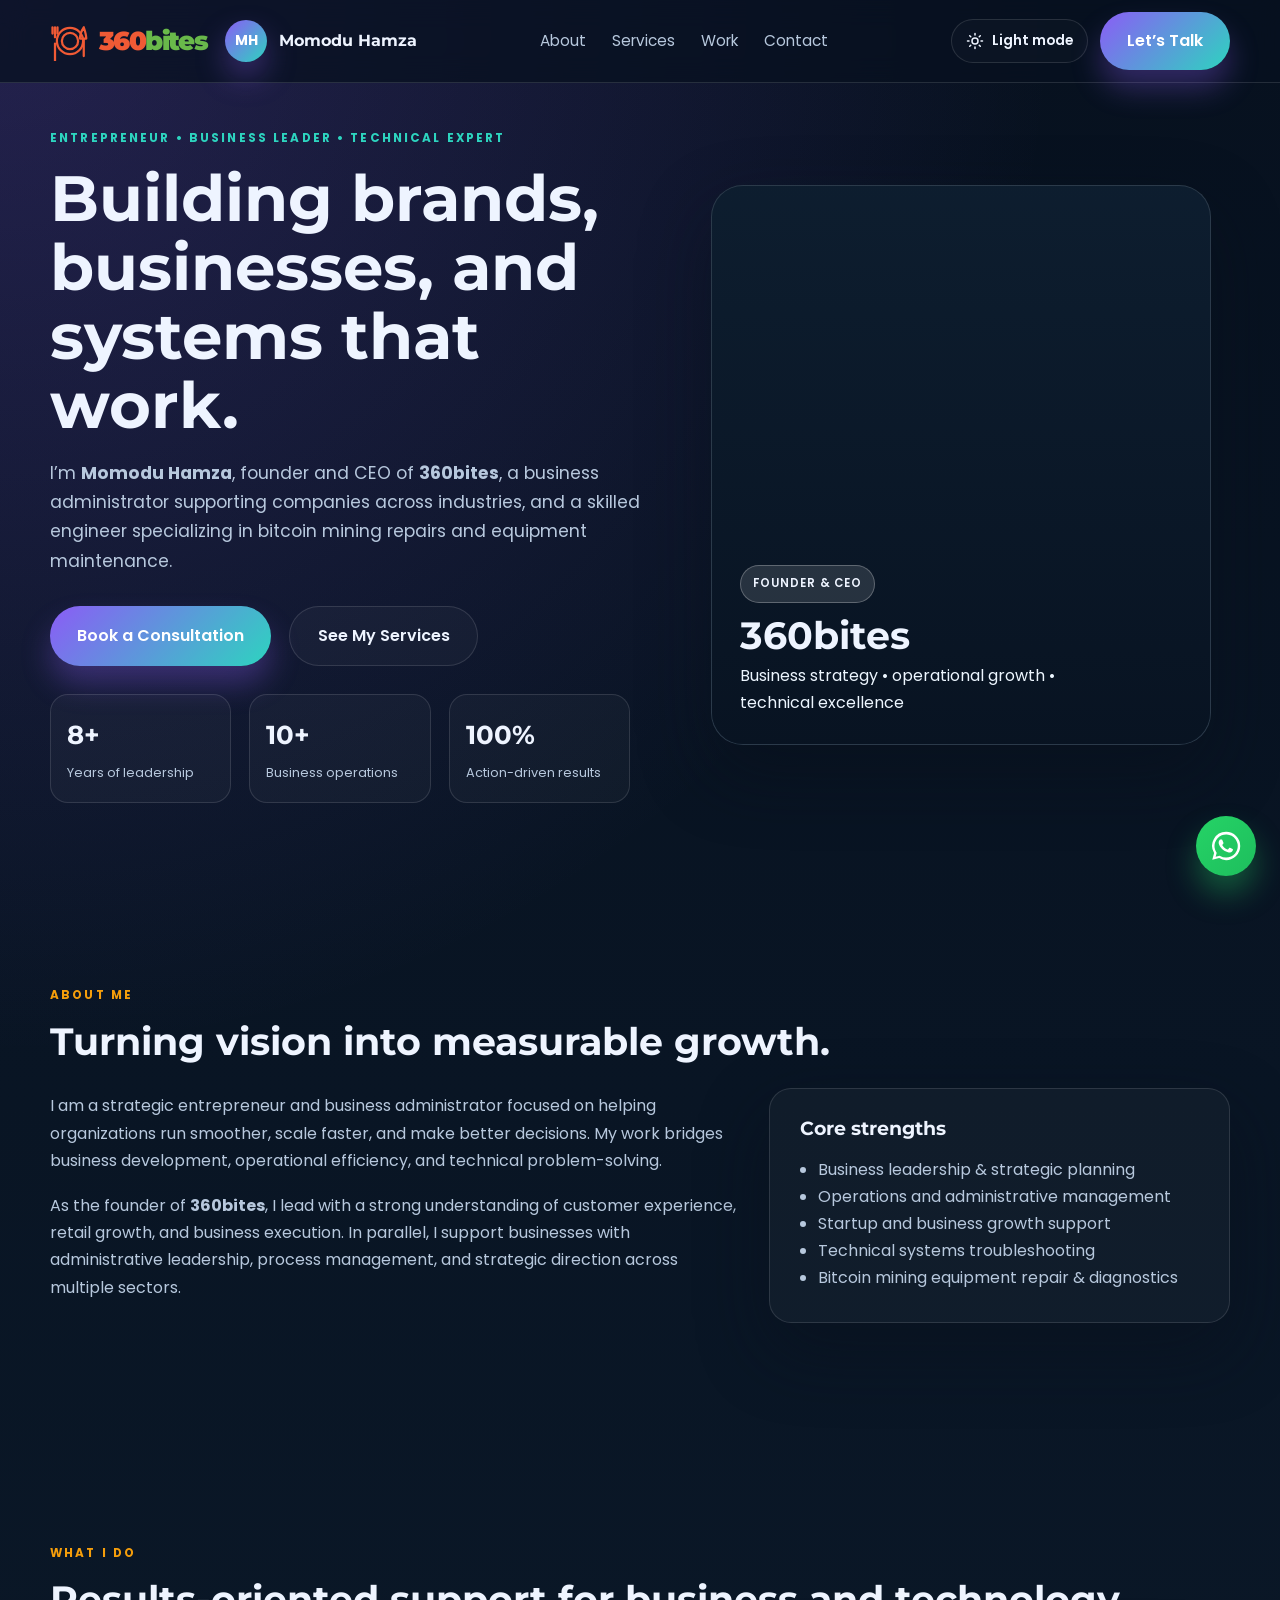
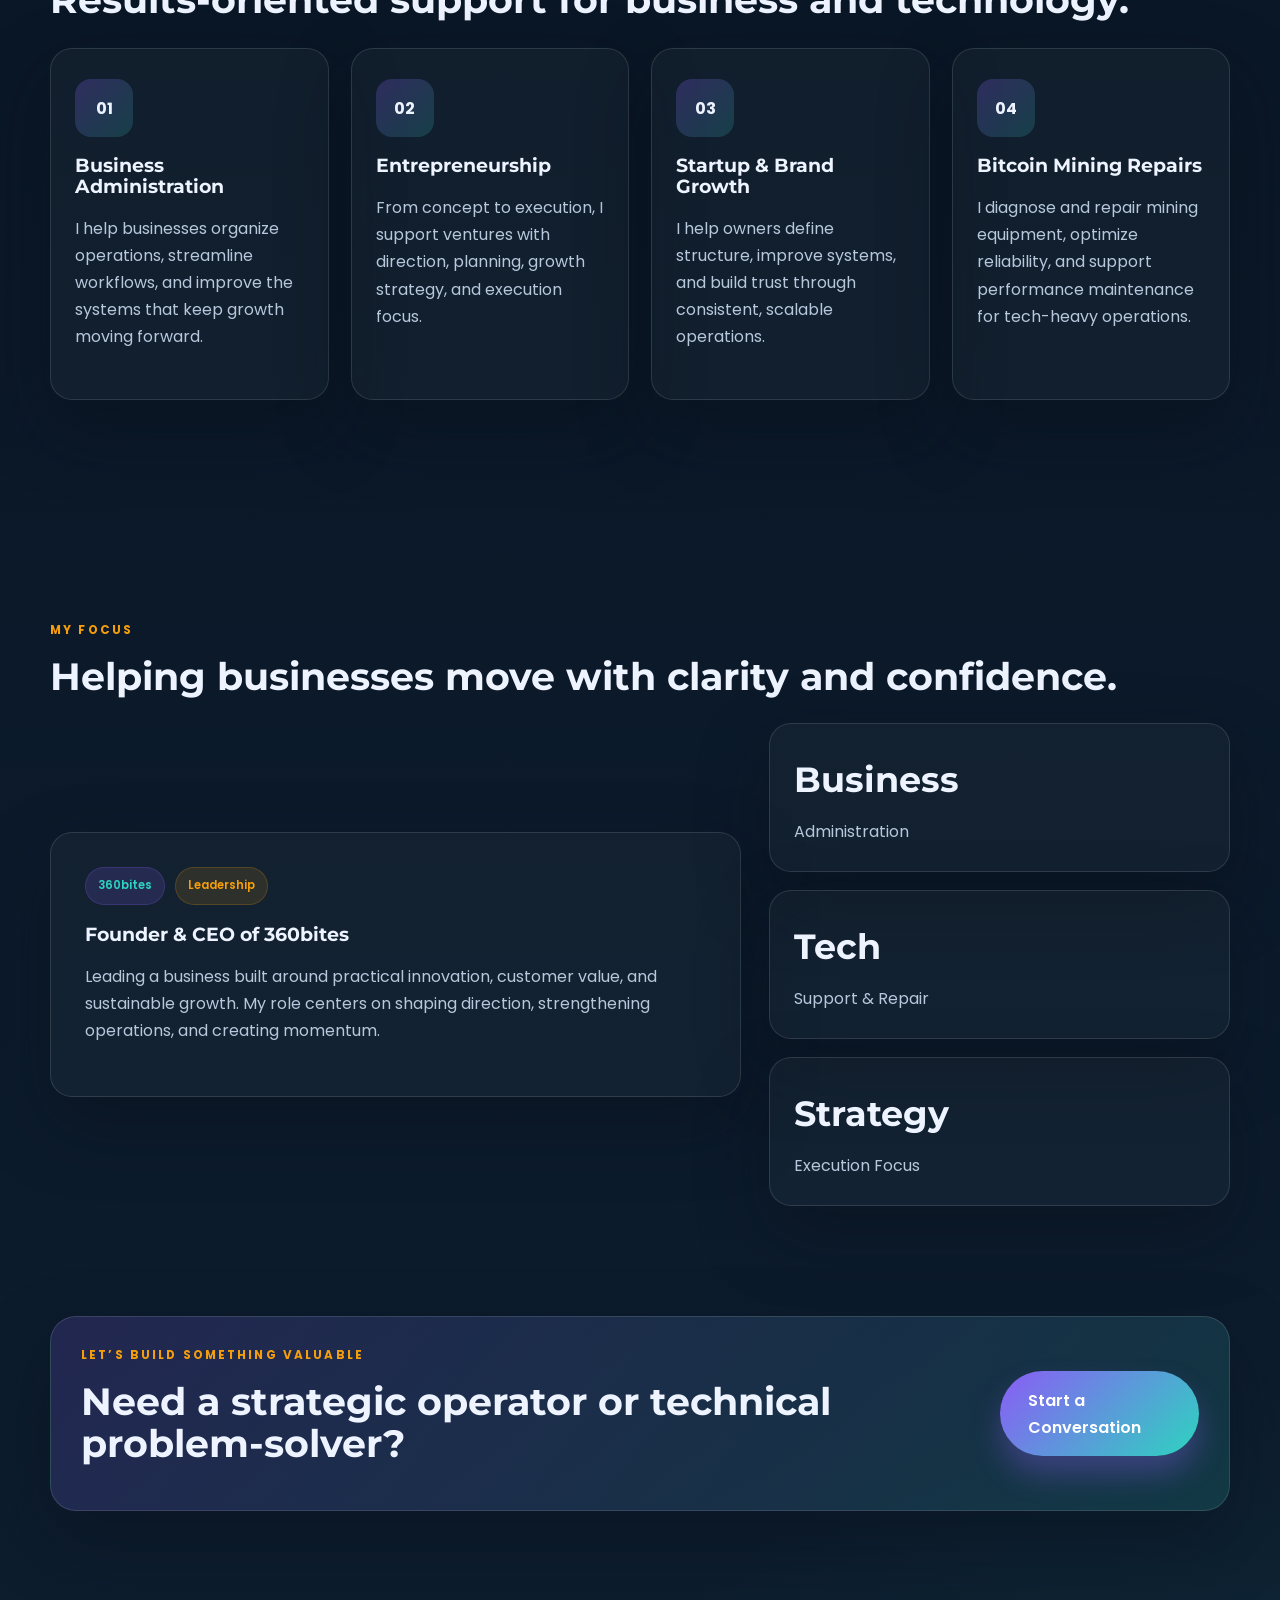
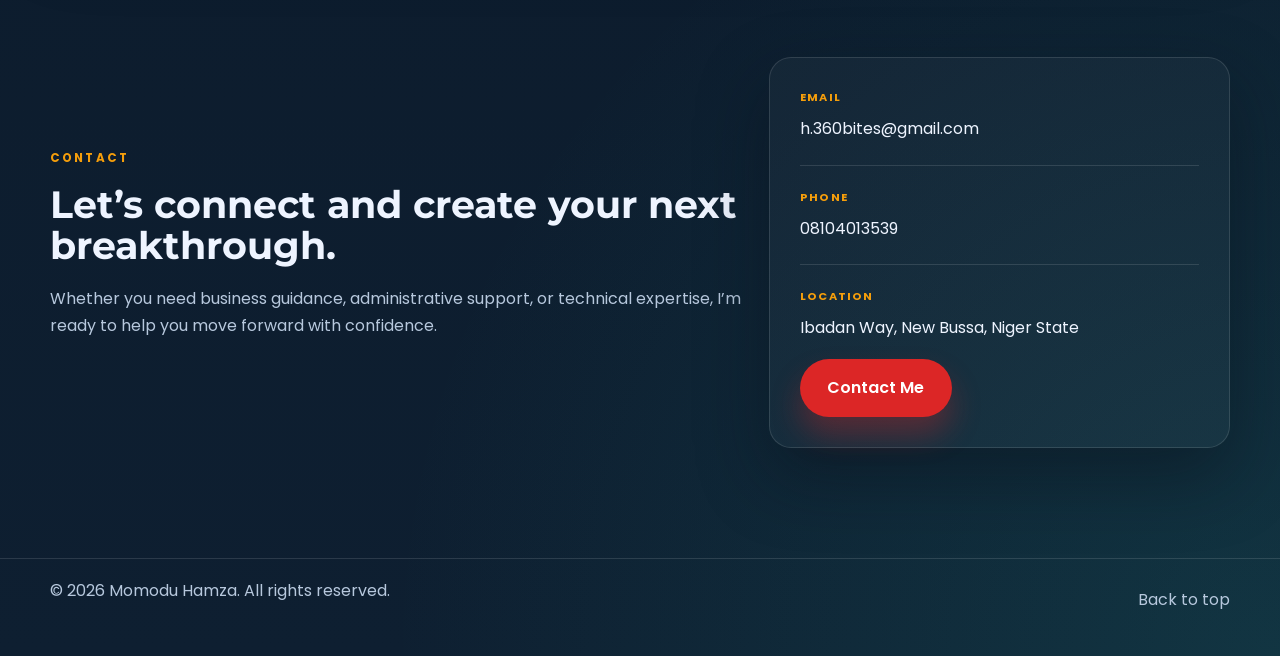
==== commit e0668ec4: "feat: Update header branding across multiple pages with new logo and styles" ====
--- a/index.html
+++ b/index.html
@@ -20,10 +20,20 @@
   <body>
     <header class="site-header">
       <div class="container nav-wrap">
-        <a href="index.html" class="brand" aria-label="Momodu Hamza home">
-          <span class="brand-mark">MH</span>
-          <span class="brand-text">Momodu Hamza</span>
-        </a>
+        <div class="header-brand-group">
+          <a class="bites-wordmark" href="index.html" aria-label="360bites home">
+            <svg viewBox="0 0 32 32" aria-hidden="true">
+              <circle cx="16" cy="16" r="10.5"></circle>
+              <circle cx="16" cy="16" r="6.5"></circle>
+              <path d="M4 5v8m-2-8v5m4-5v5m-2 8v14M27 5c-2 3-3 6-3 9h5c0-3-1-6-2-9Zm0 9v14"></path>
+            </svg>
+            <span><span class="bites-number">360</span><span class="bites-name">bites</span></span>
+          </a>
+          <a href="index.html" class="brand" aria-label="Momodu Hamza home">
+            <span class="brand-mark">MH</span>
+            <span class="brand-text">Momodu Hamza</span>
+          </a>
+        </div>
 
         <nav class="main-nav" aria-label="Main navigation">
           <a href="about.html">About</a>
--- a/styles.css
+++ b/styles.css
@@ -138,6 +138,13 @@
   font-weight: 700;
 }
 
+.header-brand-group {
+  display: flex;
+  align-items: center;
+  gap: 18px;
+  flex-shrink: 0;
+}
+
 .brand-mark {
   width: 42px;
   height: 42px;
@@ -165,6 +172,36 @@
   display: flex;
   align-items: center;
   gap: 12px;
+}
+
+.bites-wordmark {
+  display: inline-flex;
+  align-items: center;
+  gap: 9px;
+  color: var(--text);
+  font-family: "Montserrat", sans-serif;
+  font-size: 1.65rem;
+  font-weight: 900;
+  letter-spacing: -0.06em;
+  white-space: nowrap;
+}
+
+.bites-wordmark svg {
+  width: 40px;
+  height: 40px;
+  fill: none;
+  stroke: #f05a35;
+  stroke-width: 1.8;
+  stroke-linecap: round;
+  stroke-linejoin: round;
+}
+
+.bites-number {
+  color: #f05a35;
+}
+
+.bites-name {
+  color: #69b94a;
 }
 
 .theme-toggle {
@@ -814,9 +851,20 @@
 
   .nav-actions {
     margin-left: auto;
+    gap: 8px;
   }
 
   .nav-actions .nav-cta {
+    display: none;
+  }
+
+  .theme-toggle {
+    width: 44px;
+    min-height: 44px;
+    padding: 0;
+  }
+
+  .theme-label {
     display: none;
   }
 }
@@ -855,3 +903,23 @@
     bottom: 16px;
   }
 }
+
+@media (max-width: 480px) {
+  .header-brand-group {
+    gap: 10px;
+  }
+
+  .bites-wordmark {
+    gap: 6px;
+    font-size: 1.35rem;
+  }
+
+  .bites-wordmark svg {
+    width: 32px;
+    height: 32px;
+  }
+
+  .brand-text {
+    display: none;
+  }
+}
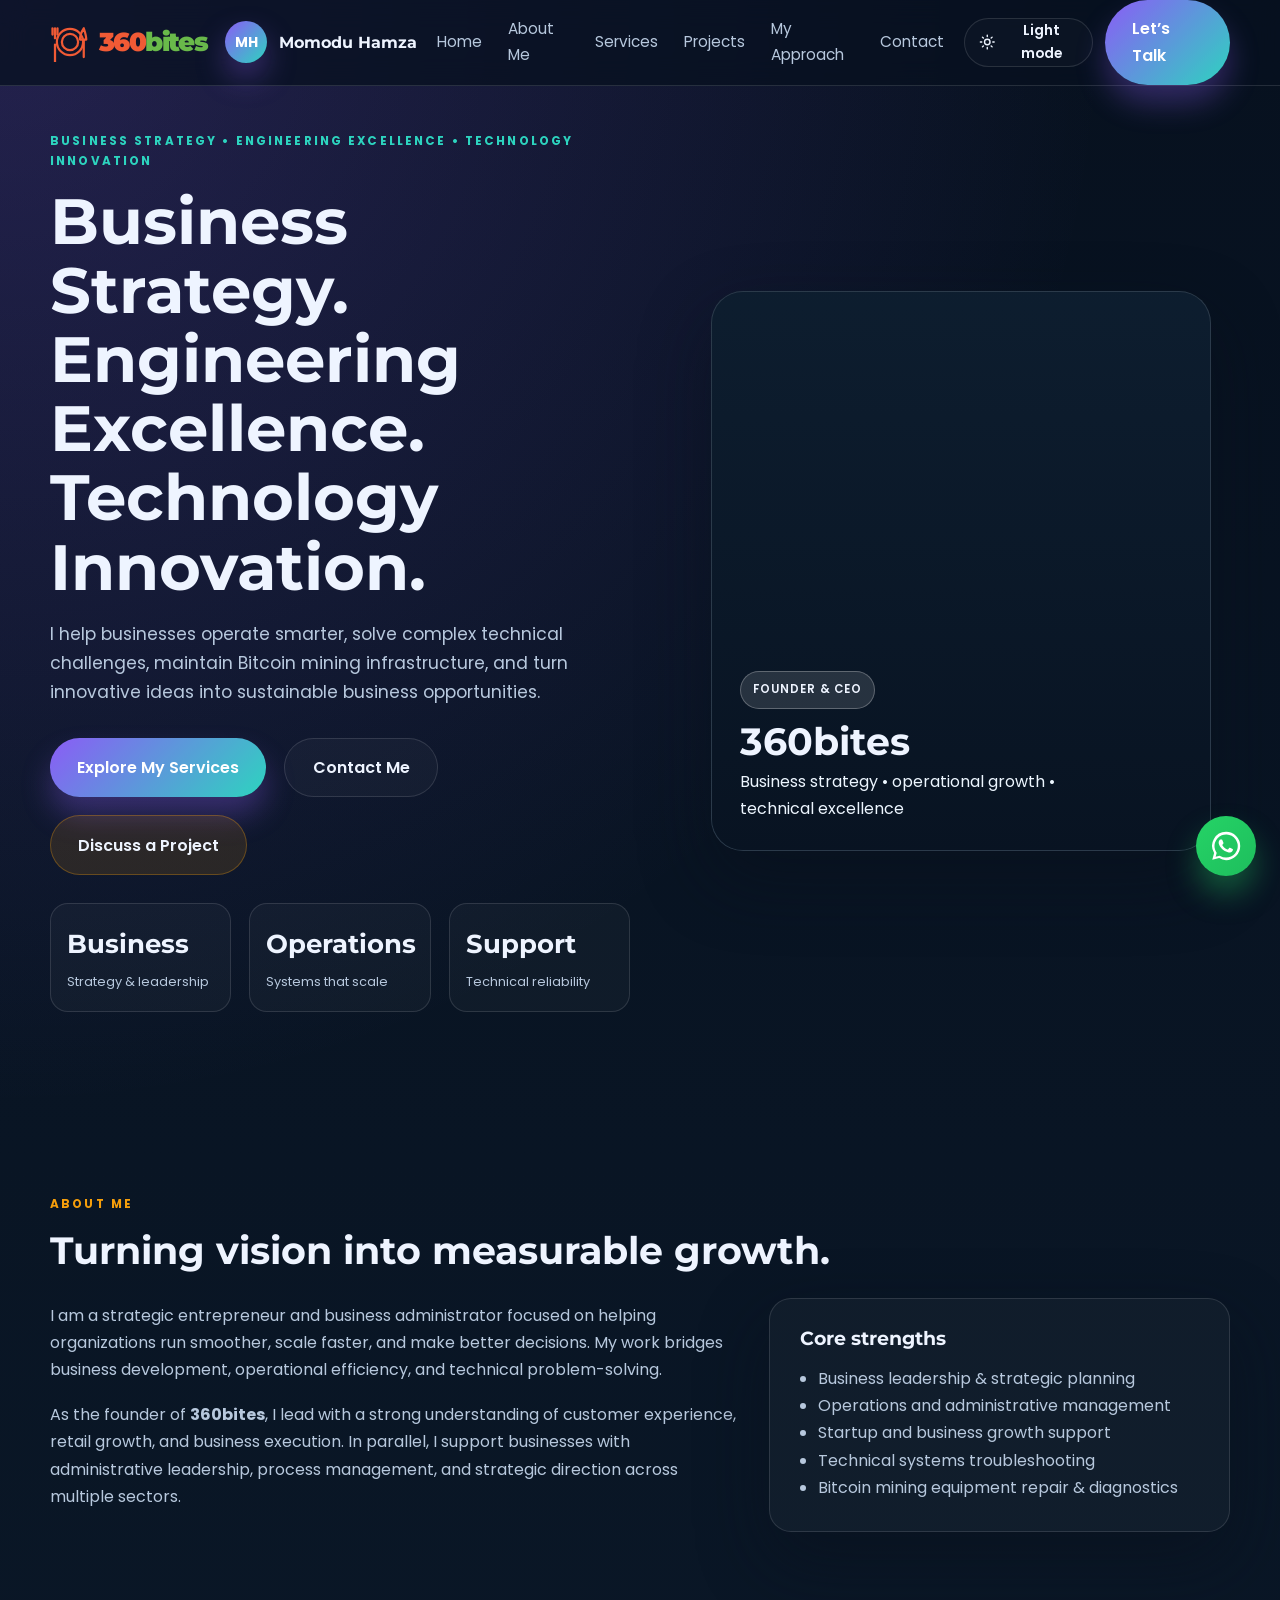
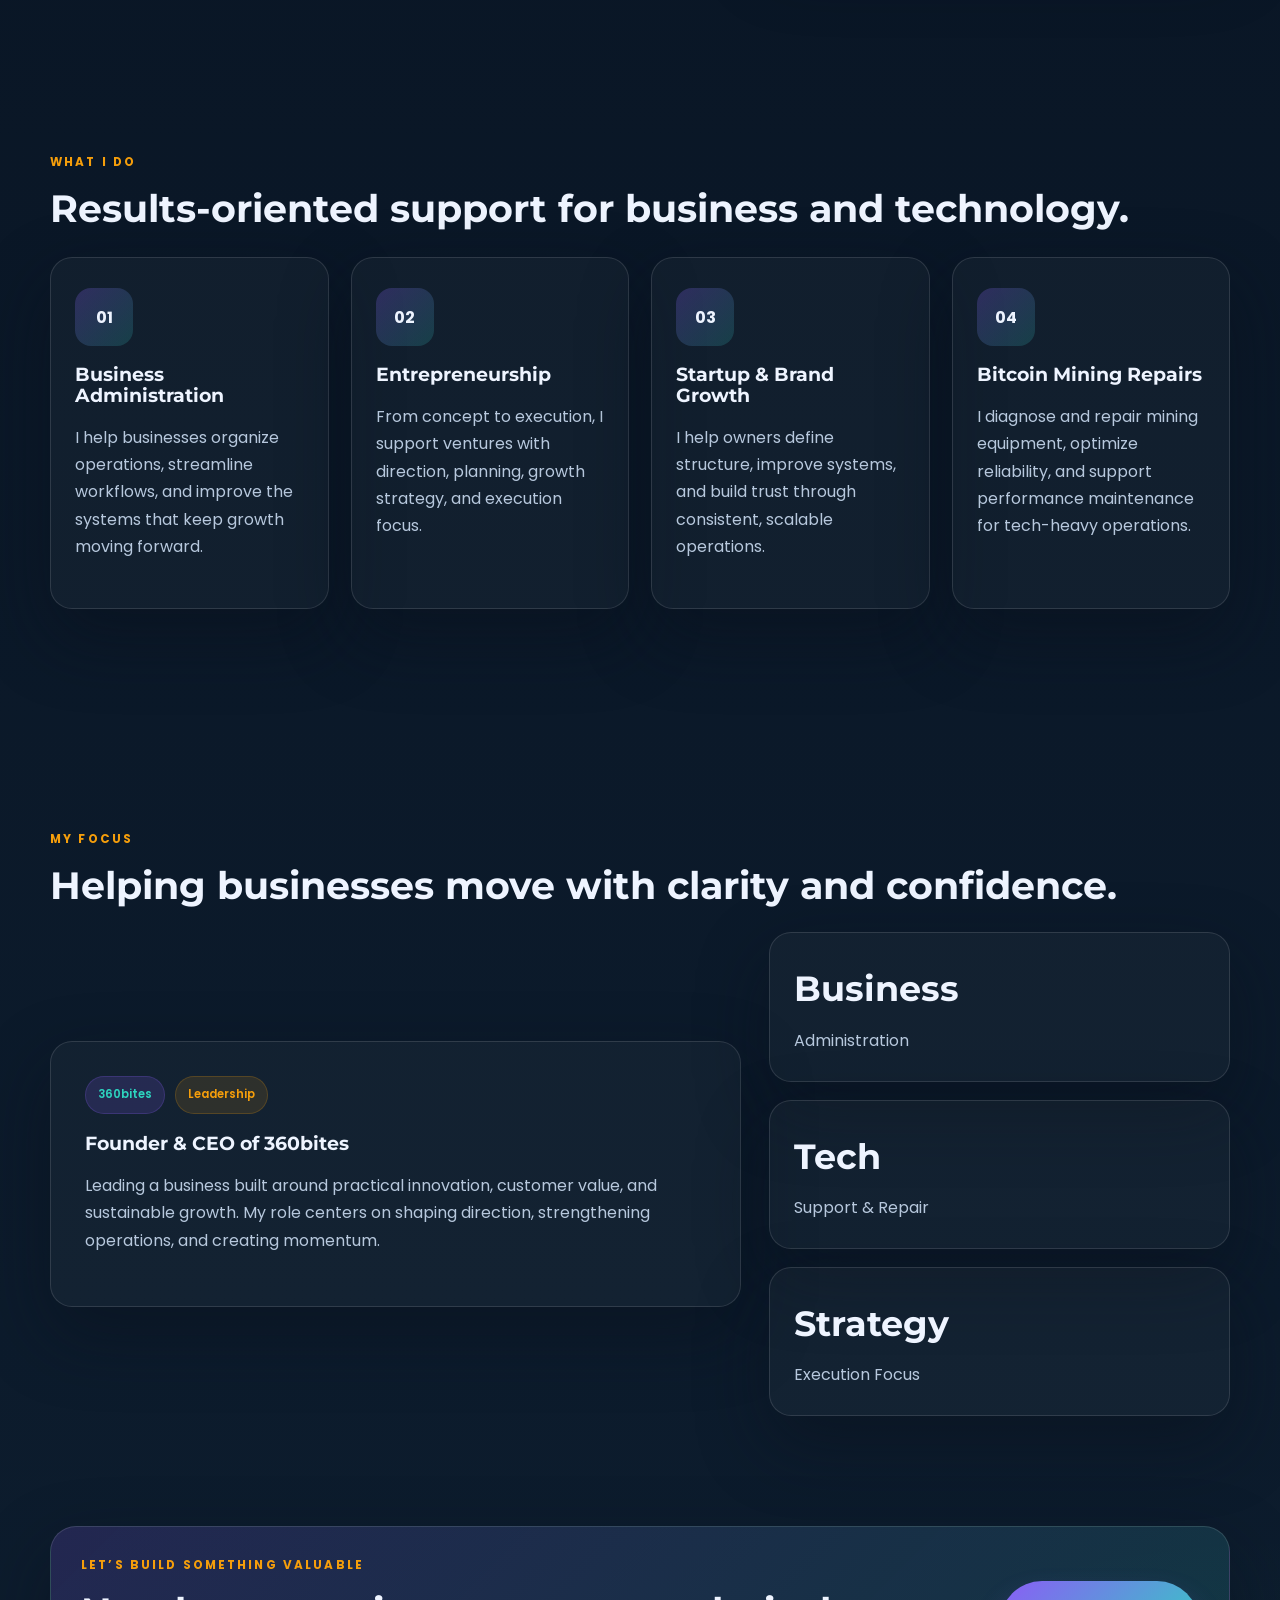
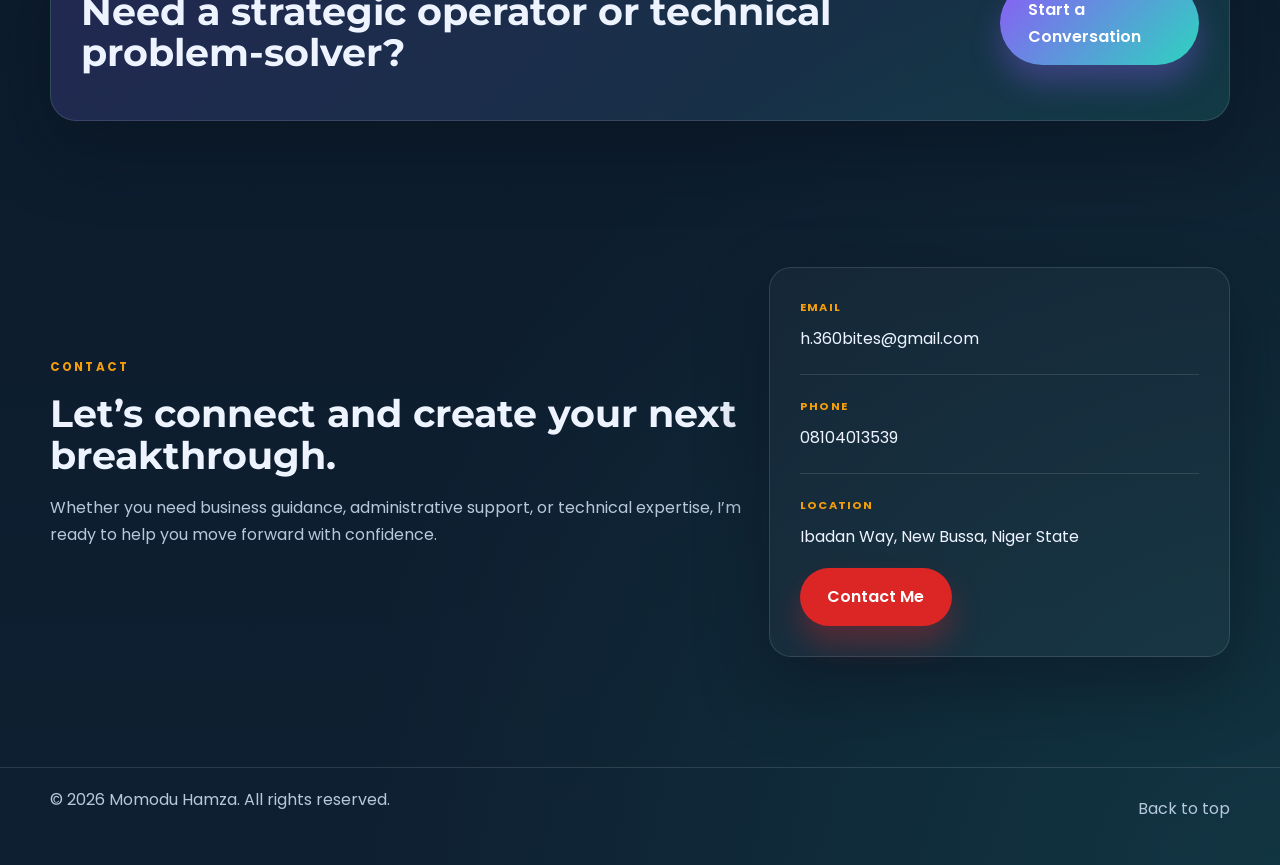
==== commit 1509631f: "feat: Revamp portfolio website structure and content, including new contact page, improved navigatio" ====
--- a/index.html
+++ b/index.html
@@ -36,9 +36,11 @@
         </div>
 
         <nav class="main-nav" aria-label="Main navigation">
-          <a href="about.html">About</a>
+          <a href="index.html">Home</a>
+          <a href="about.html">About Me</a>
           <a href="services.html">Services</a>
-          <a href="work.html">Work</a>
+          <a href="work.html">Projects</a>
+          <a href="about.html#approach">My Approach</a>
           <a href="contact.html">Contact</a>
         </nav>
 
@@ -66,21 +68,22 @@
       <section class="hero hero-home">
         <div class="container hero-grid">
           <div class="hero-copy reveal">
-            <p class="eyebrow">Entrepreneur • Business Leader • Technical Expert</p>
-            <h1>Building brands, businesses, and systems that work.</h1>
+            <p class="eyebrow">Business Strategy • Engineering Excellence • Technology Innovation</p>
+            <h1>Business Strategy. Engineering Excellence. Technology Innovation.</h1>
             <p class="lead">
-              I’m <strong>Momodu Hamza</strong>, founder and CEO of <strong>360bites</strong>, a
-              business administrator supporting companies across industries, and a skilled engineer
-              specializing in bitcoin mining repairs and equipment maintenance.
+              I help businesses operate smarter, solve complex technical challenges, maintain Bitcoin
+              mining infrastructure, and turn innovative ideas into sustainable business
+              opportunities.
             </p>
             <div class="hero-actions">
-              <a href="contact.html" class="btn btn-primary">Book a Consultation</a>
-              <a href="services.html" class="btn btn-secondary">See My Services</a>
+              <a href="services.html" class="btn btn-primary">Explore My Services</a>
+              <a href="contact.html" class="btn btn-secondary">Contact Me</a>
+              <a href="contact.html#contact-form" class="btn btn-tertiary">Discuss a Project</a>
             </div>
             <ul class="mini-stats" aria-label="key metrics">
-              <li><strong>8+</strong><span>Years of leadership</span></li>
-              <li><strong>10+</strong><span>Business operations</span></li>
-              <li><strong>100%</strong><span>Action-driven results</span></li>
+              <li><strong>Business</strong><span>Strategy & leadership</span></li>
+              <li><strong>Operations</strong><span>Systems that scale</span></li>
+              <li><strong>Support</strong><span>Technical reliability</span></li>
             </ul>
           </div>
 
--- a/styles.css
+++ b/styles.css
@@ -278,6 +278,12 @@
   color: var(--text);
 }
 
+.btn-tertiary {
+  border: 1px solid rgba(245, 158, 11, 0.3);
+  background: rgba(245, 158, 11, 0.12);
+  color: var(--text);
+}
+
 .hero {
   padding: 45px 0 72px;
 }
@@ -596,6 +602,46 @@
   padding: 30px;
 }
 
+.portfolio-filters {
+  display: flex;
+  flex-wrap: wrap;
+  gap: 12px;
+  margin: 0 0 26px;
+}
+
+.filter-btn {
+  padding: 10px 16px;
+  border: 1px solid var(--line);
+  border-radius: 999px;
+  background: var(--surface-subtle);
+  color: var(--text);
+  font-weight: 600;
+  cursor: pointer;
+  transition: all 0.2s ease;
+}
+
+.filter-btn.active {
+  background: linear-gradient(135deg, rgba(139, 92, 246, 0.24), rgba(45, 212, 191, 0.2));
+  border-color: rgba(139, 92, 246, 0.45);
+}
+
+.case-meta {
+  margin-bottom: 12px;
+}
+
+.case-meta span {
+  display: inline-block;
+  padding: 7px 10px;
+  border-radius: 999px;
+  background: rgba(45, 212, 191, 0.12);
+  border: 1px solid rgba(45, 212, 191, 0.25);
+  color: var(--primary-2);
+  font-size: 0.72rem;
+  font-weight: 700;
+  letter-spacing: 0.06em;
+  text-transform: uppercase;
+}
+
 .contact-item + .contact-item {
   margin-top: 22px;
   padding-top: 22px;
@@ -645,6 +691,7 @@
 }
 
 .form-group input,
+.form-group select,
 .form-group textarea {
   background: var(--surface-subtle);
   border: 1px solid var(--line);
@@ -656,6 +703,28 @@
 .form-group textarea {
   min-height: 140px;
   resize: vertical;
+}
+
+.form-feedback {
+  display: none;
+  margin-top: 8px;
+  padding: 12px 14px;
+  border-radius: 12px;
+  font-size: 0.92rem;
+}
+
+.form-feedback.success {
+  display: block;
+  background: rgba(16, 185, 129, 0.12);
+  border: 1px solid rgba(16, 185, 129, 0.4);
+  color: #a7f3d0;
+}
+
+.form-feedback.error {
+  display: block;
+  background: rgba(239, 68, 68, 0.12);
+  border: 1px solid rgba(239, 68, 68, 0.45);
+  color: #fecaca;
 }
 
 .info-grid,
